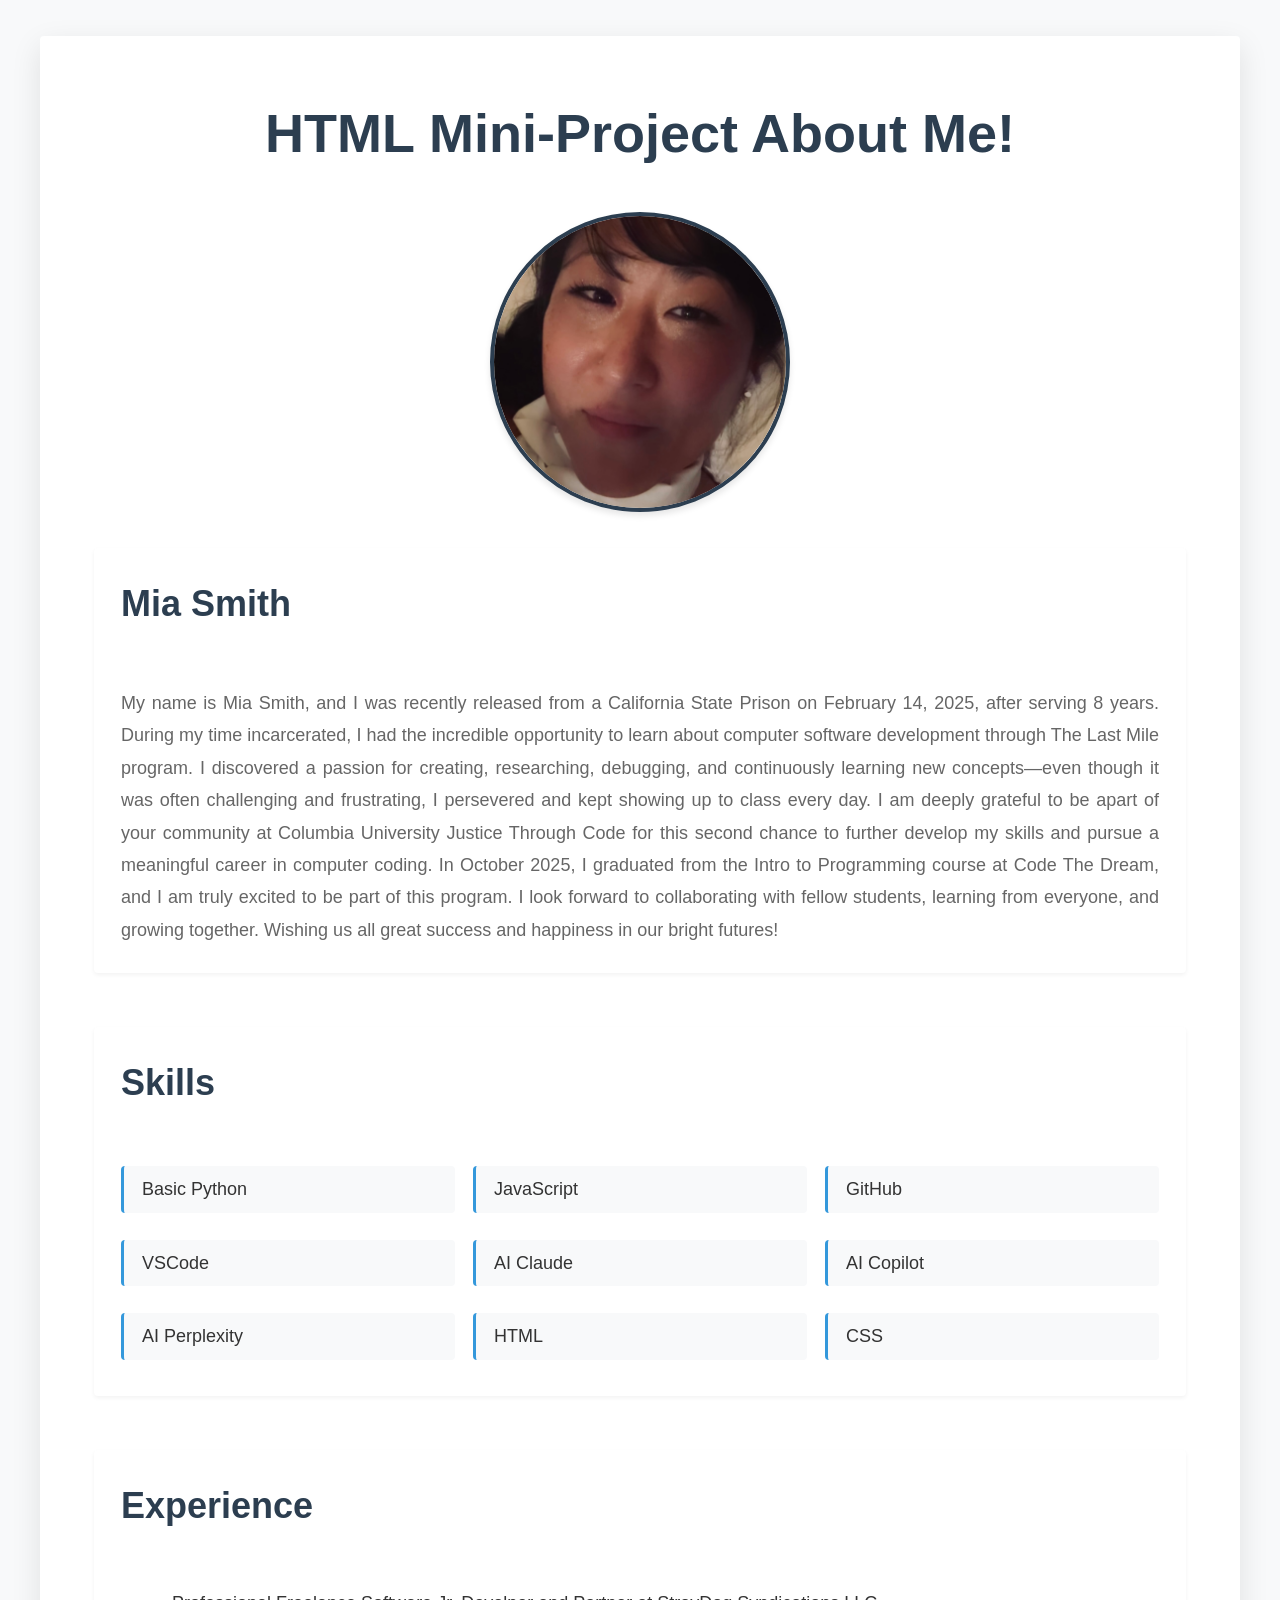
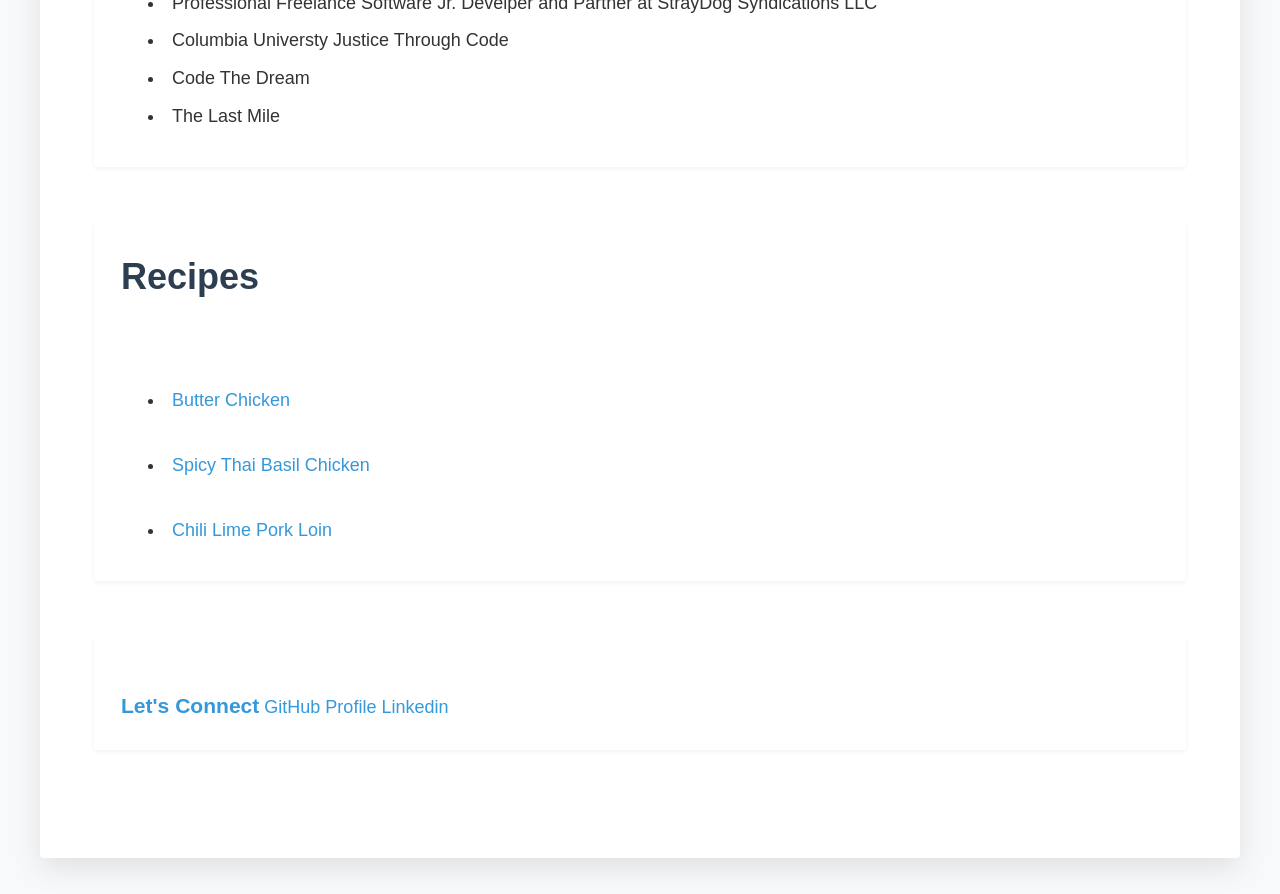
==== index.html @ 66a05078 "Add new recipes for Butter Chicken, Chili Lime Pork Loin, and Spicy Thai Basil Chicken - Created But" ====
<!DOCTYPE html>
<html lang="en">

<head>
    <meta charset="UTF-8">
    <meta name="viewport" content="width=device-width, initial-scale=1.0">
    <link rel="stylesheet" href="/css/styles.css">
    <title>HTML Mini-Project About Me Page</title>
</head>

<body>

    <main>
        <h1>HTML Mini-Project About Me!</h1>
        <img src="/assets/Mausi.jpeg" class="mausiMainPagePic"
            alt="Picture of the student who has created this page for this assignment.">

        <section id="about">
            <div class="about">
                <h2>Mia Smith</h2>
                <p>My name is Mia Smith, and I was recently released from a California State Prison on February 14,
                    2025, after serving 8 years. During my time incarcerated, I had the incredible opportunity to learn
                    about computer software development through The Last Mile program. I discovered a passion for
                    creating, researching, debugging, and continuously learning new concepts—even though it was often
                    challenging and frustrating, I persevered and kept showing up to class every day.
                    I am deeply grateful to be apart of your community at Columbia University Justice Through Code for
                    this second chance to further develop my skills and pursue a meaningful
                    career in computer coding. In October 2025, I graduated from the Intro to Programming course at Code
                    The Dream, and I am truly excited to be part of this program. I look forward to collaborating with
                    fellow students, learning from everyone, and growing together.
                    Wishing us all great success and happiness in our bright futures!</p>
            </div>
        </section>

        <section id="skills">
            <div class="skills">
                <h2>Skills</h2>
                <ul>
                    <li>Basic Python</li>
                    <li>JavaScript</li>
                    <li>GitHub</li>
                    <li>VSCode</li>
                    <li>AI Claude</li>
                    <li>AI Copilot</li>
                    <li>AI Perplexity</li>
                    <li>HTML</li>
                    <li>CSS</li>
                </ul>
            </div>
        </section>

        <section id="experience">
            <div class="experience">
                <h2>Experience</h2>
                <ul>
                    <li>Professional Freelance Software Jr. Develper and Partner at StrayDog Syndications LLC</li>
                    <li>Columbia Universty Justice Through Code</li>
                    <li>Code The Dream</li>
                    <li>The Last Mile</li>
                </ul>
            </div>
        </section>

        <section id="recipes">
            <div class="recipes">
                <h2>Recipes</h2>
                <div class="recipesCollapse">
                    <ul>
                        <li><a href="/recipes/butterChickenRecipe.html">Butter Chicken</a></li>
                        <li><a href="/recipes/spicyThaiBasilChickenRecipe.html">Spicy Thai Basil Chicken</a></li>
                        <li><a href="/recipes/chiliLimePorkLoinRecipe.html">Chili Lime Pork Loin</a></li>
                    </ul>
                </div>
            </div>
        </section>

        <section id="letsConnect">
            <div class="letsConnect">
                <footer>
                    <a href="mailto:miapetross@gmail.com">
                        <h3>Let's Connect</h3>
                    </a>
                    <a href="https://github.com/miasmith81" class="connectLink"><span>GitHub Profile</span></a>
                    <a href="https://www.linkedin.com/in/mia-petross" class="connectLink"><span>Linkedin</span></a>
                </footer>
            </div>
        </section>

    </main>
</body>

</html>
---- css/styles.css ----
/* =============================================
   RESPONSIVE CSS - BEST PRACTICES
   Mobile-First Approach
   ============================================= */

/* 1. CSS RESET & BASE STYLES
   ============================================= */
* {
    margin: 0;
    padding: 0;
    box-sizing: border-box;
}

/* 2. CSS CUSTOM PROPERTIES (Variables)
   Define your color scheme and spacing system
   ============================================= */
:root {
    /* Color Palette */
    --primary-color: #2c3e50;
    --secondary-color: #3498db;
    --accent-color: #e74c3c;
    --text-dark: #333333;
    --text-light: #666666;
    --background-light: #f8f9fa;
    --background-white: #ffffff;
    --border-color: #dee2e6;
    
    /* Typography Scale */
    --font-size-base: 16px;
    --font-size-small: 0.875rem;
    --font-size-h1: 2rem;
    --font-size-h2: 1.5rem;
    
    /* Spacing Scale */
    --spacing-xs: 0.25rem;
    --spacing-sm: 0.5rem;
    --spacing-md: 1rem;
    --spacing-lg: 1.5rem;
    --spacing-xl: 2rem;
    --spacing-xxl: 3rem;
    
    /* Layout */
    --max-width: 1200px;
    --border-radius: 4px;
    --transition-speed: 0.3s;
}

/* 3. TYPOGRAPHY & BODY STYLES
   ============================================= */
html {
    font-size: var(--font-size-base);
    scroll-behavior: smooth;
}

body {
    font-family: -apple-system, BlinkMacSystemFont, 'Segoe UI', Roboto, 'Helvetica Neue', Arial, sans-serif;
    line-height: 1.6;
    color: var(--text-dark);
    background-color: var(--background-light);
    min-height: 100vh;
}

/* 4. HEADING STYLES
   ============================================= */
h1 {
    font-size: var(--font-size-h1);
    font-weight: 700;
    margin-bottom: var(--spacing-lg);
    color: var(--primary-color);
    text-align: center;
}

h2 {
    font-size: var(--font-size-h2);
    font-weight: 600;
    margin-bottom: var(--spacing-md);
    color: var(--primary-color);
}

/* 5. MAIN LAYOUT CONTAINER
   ============================================= */
main {
    max-width: var(--max-width);
    margin: 0 auto;
    padding: var(--spacing-lg);
    background-color: var(--background-white);
    min-height: 100vh;
}

/* 6. IMAGE STYLES
   ============================================= */
img {
    max-width: 100%;
    height: auto;
    display: block;
    border-radius: var(--border-radius);
}

.mausiMainPagePic {
    width: 200px;
    height: 200px;
    object-fit: cover;
    border-radius: 50%;
    margin: var(--spacing-xl) auto;
    border: 4px solid var(--primary-color);
    box-shadow: 0 4px 6px rgba(0, 0, 0, 0.1);
    transition: transform var(--transition-speed);
}

.mausiMainPagePic:hover {
    transform: scale(1.05);
}

/* 7. SECTION STYLES
   ============================================= */
section {
    margin-bottom: var(--spacing-xxl);
    padding: var(--spacing-lg);
    background-color: var(--background-white);
    border-radius: var(--border-radius);
    box-shadow: 0 2px 4px rgba(0, 0, 0, 0.05);
}

.about p {
    text-align: justify;
    line-height: 1.8;
    color: var(--text-light);
}

/* 8. LIST STYLES
   ============================================= */
ul {
    list-style-position: inside;
    margin-left: var(--spacing-md);
}

ul li {
    margin-bottom: var(--spacing-sm);
    padding-left: var(--spacing-sm);
}

.skills ul {
    display: grid;
    grid-template-columns: repeat(auto-fit, minmax(150px, 1fr));
    gap: var(--spacing-md);
    list-style: none;
    margin-left: 0;
}

.skills ul li {
    background-color: var(--background-light);
    padding: var(--spacing-sm) var(--spacing-md);
    border-radius: var(--border-radius);
    border-left: 3px solid var(--secondary-color);
    transition: background-color var(--transition-speed);
}

.skills ul li:hover {
    background-color: var(--secondary-color);
    color: white;
}

/* 9. LINK STYLES
   ============================================= */
a {
    color: var(--secondary-color);
    text-decoration: none;
    font-weight: 500;
    transition: color var(--transition-speed);
    display: inline-block;
    margin-top: var(--spacing-lg);
}

a:hover {
    color: var(--accent-color);
    text-decoration: underline;
}

a:focus {
    outline: 2px solid var(--secondary-color);
    outline-offset: 2px;
}

/* 10. GALLERY PAGE STYLES
   For JagiyaMausiImages.html
   ============================================= */
section img {
    margin-bottom: var(--spacing-lg);
    width: 100%;
    max-width: 600px;
    margin-left: auto;
    margin-right: auto;
}

/* 11. RESPONSIVE GRID FOR CONTENT
   ============================================= */
div {
    display: grid;
    gap: var(--spacing-xl);
}

/* 12. MEDIA QUERIES - TABLET (768px+)
   ============================================= */
@media screen and (min-width: 768px) {
    :root {
        --font-size-h1: 2.5rem;
        --font-size-h2: 1.875rem;
    }
    
    main {
        padding: var(--spacing-xl);
    }
    
    .mausiMainPagePic {
        width: 250px;
        height: 250px;
    }
    
    .skills ul {
        grid-template-columns: repeat(auto-fit, minmax(200px, 1fr));
    }
    
    /* Two-column layout for sections */
    div {
        grid-template-columns: 1fr;
    }
}

/* 13. MEDIA QUERIES - DESKTOP (1024px+)
   ============================================= */
@media screen and (min-width: 1024px) {
    :root {
        --font-size-h1: 3rem;
        --font-size-h2: 2rem;
        --font-size-base: 18px;
    }
    
    main {
        padding: var(--spacing-xxl);
        margin-top: var(--spacing-xl);
        margin-bottom: var(--spacing-xl);
        border-radius: var(--border-radius);
        box-shadow: 0 10px 30px rgba(0, 0, 0, 0.1);
    }
    
    .mausiMainPagePic {
        width: 300px;
        height: 300px;
    }
    
    .skills ul {
        grid-template-columns: repeat(3, 1fr);
    }
    
    /* Gallery images in a grid */
    section:has(img + img) {
        display: grid;
        grid-template-columns: repeat(2, 1fr);
        gap: var(--spacing-lg);
    }
    
    section:has(img + img) h1 {
        grid-column: 1 / -1;
    }
}

/* 14. UTILITY CLASSES
   ============================================= */
.text-center {
    text-align: center;
}

.mt-lg {
    margin-top: var(--spacing-lg);
}

.mb-lg {
    margin-bottom: var(--spacing-lg);
}

/* 15. ACCESSIBILITY IMPROVEMENTS
   ============================================= */
/* Focus visible for keyboard navigation */
*:focus-visible {
    outline: 2px solid var(--secondary-color);
    outline-offset: 2px;
}

/* Skip to main content link (add to HTML if needed) */
.skip-to-main {
    position: absolute;
    left: -9999px;
    z-index: 999;
}

.skip-to-main:focus {
    position: fixed;
    top: 0;
    left: 0;
    background: var(--primary-color);
    color: white;
    padding: var(--spacing-sm) var(--spacing-md);
    text-decoration: none;
}

/* 16. PRINT STYLES
   ============================================= */
@media print {
    body {
        background: white;
        color: black;
    }
    
    main {
        box-shadow: none;
        max-width: 100%;
    }
    
    img {
        max-width: 100%;
        page-break-inside: avoid;
    }
    
    a {
        color: black;
        text-decoration: underline;
    }
}

/* 17. ANIMATION CLASSES (Optional)
   ============================================= */
@keyframes fadeIn {
    from {
        opacity: 0;
        transform: translateY(20px);
    }
    to {
        opacity: 1;
        transform: translateY(0);
    }
}

.fade-in {
    animation: fadeIn 0.5s ease-out;
}

/* 18. DARK MODE SUPPORT (Optional)
   ============================================= */
@media (prefers-color-scheme: dark) {
    :root {
        --text-dark: #e0e0e0;
        --text-light: #b0b0b0;
        --background-light: #1a1a1a;
        --background-white: #2a2a2a;
        --primary-color: #4a9eff;
        --border-color: #404040;
    }
    
    body {
        background-color: var(--background-light);
    }
    
    .skills ul li {
        background-color: #333333;
    }
}
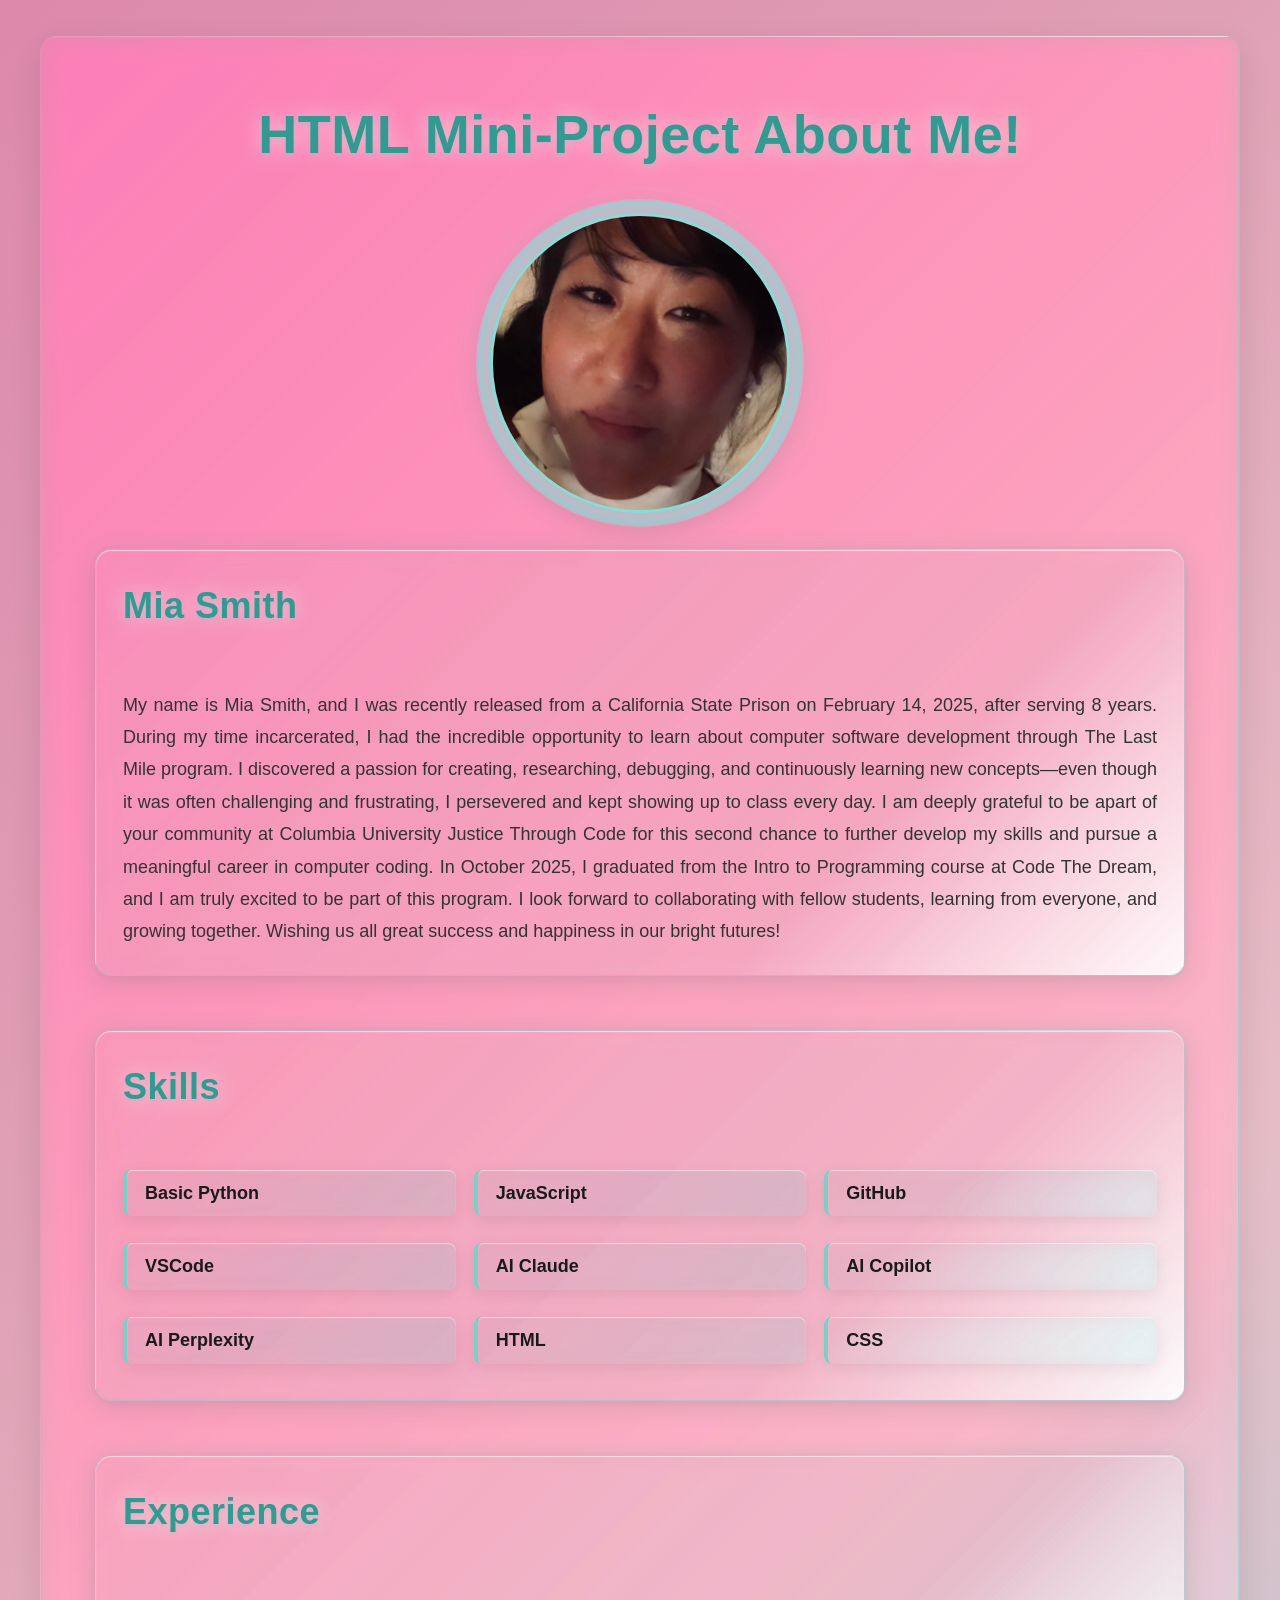
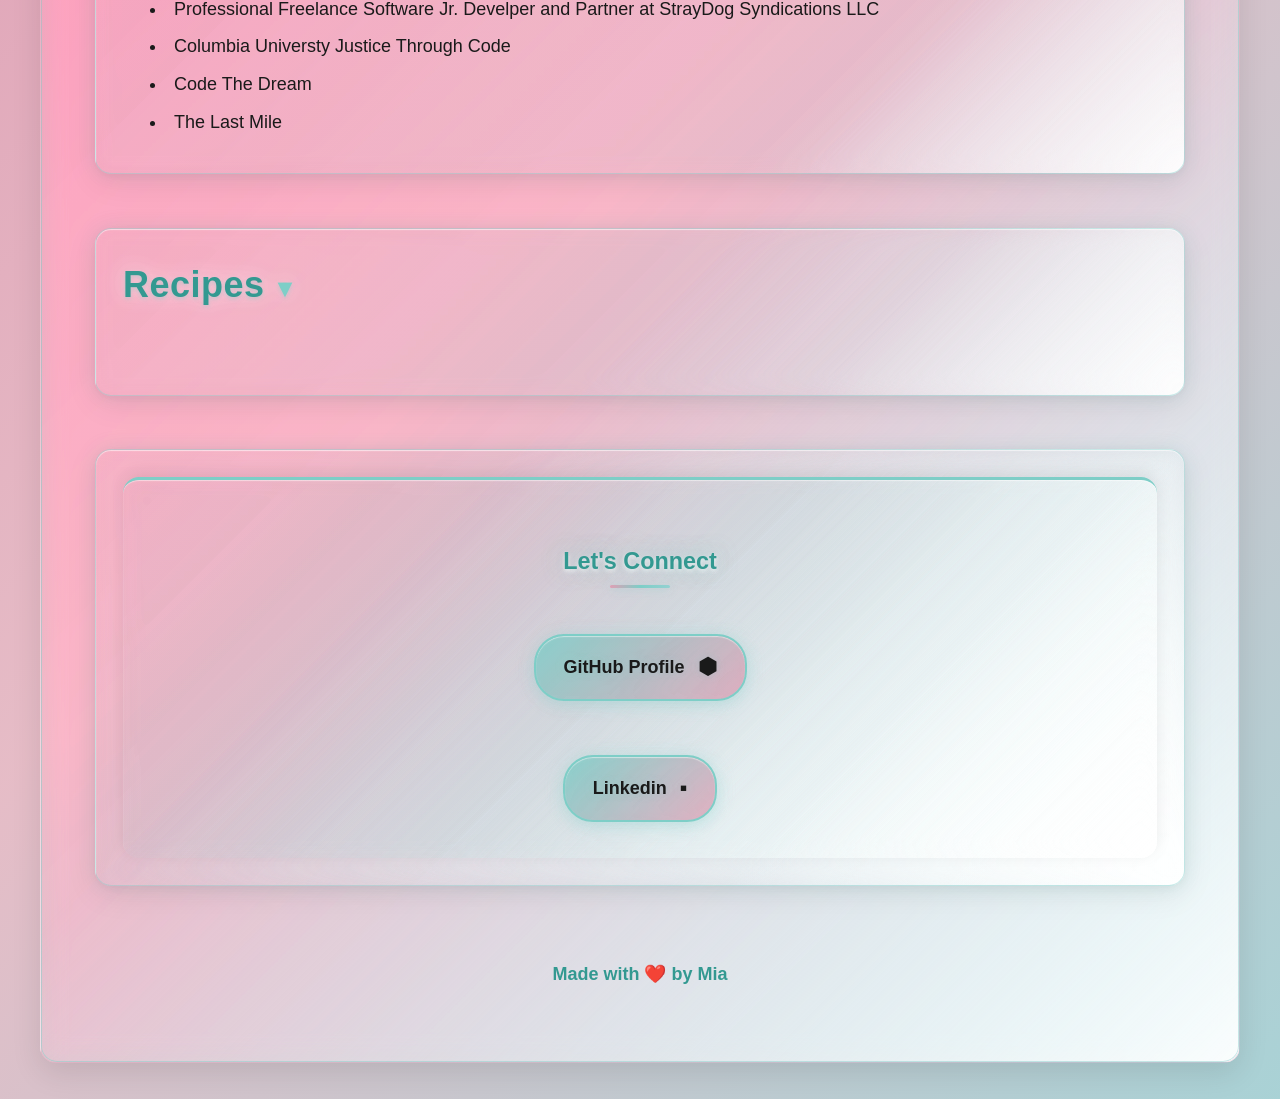
==== commit 653bebc7: "Add love footer element with styling for a personal touch" ====
--- a/index.html
+++ b/index.html
@@ -85,7 +85,7 @@
                 </footer>
             </div>
         </section>
-
+        <p class="love">Made with ❤️ by Mia</p>
     </main>
 </body>
 
--- a/css/styles.css
+++ b/css/styles.css
@@ -15,15 +15,29 @@
    Define your color scheme and spacing system
    ============================================= */
 :root {
-    /* Color Palette */
-    --primary-color: #2c3e50;
-    --secondary-color: #3498db;
-    --accent-color: #e74c3c;
-    --text-dark: #333333;
-    --text-light: #666666;
-    --background-light: #f8f9fa;
-    --background-white: #ffffff;
-    --border-color: #dee2e6;
+    /* Soft Pink, Teal & White Color Palette (HSL Format) */
+    --primary-pink: hsl(340, 50%, 75%); /* Soft pink */
+    --secondary-pink: hsl(345, 45%, 82%); /* Lighter soft pink */
+    --tertiary-pink: hsl(350, 40%, 88%); /* Very light pink */
+    --accent-pink-light: hsl(340, 35%, 90%); /* Ultra light pink */
+    --accent-pink-dark: hsl(335, 55%, 70%); /* Deeper soft pink */
+    
+    --primary-teal: hsl(175, 45%, 65%); /* Soft teal */
+    --secondary-teal: hsl(180, 40%, 70%); /* Light teal */
+    --accent-teal-light: hsl(185, 35%, 75%); /* Very light teal */
+    
+    --text-dark: hsl(0, 0%, 10%); /* Near black */
+    --text-light: hsl(0, 0%, 20%); /* Dark gray */
+    --text-teal: hsl(175, 50%, 40%); /* Teal for text highlights */
+    --background-white: hsl(0, 0%, 100%); /* Pure white */
+    --background-light: hsl(0, 0%, 98%); /* Off white */
+    --border-glow: hsla(340, 50%, 75%, 0.6); /* Soft pink border */
+    
+    /* Glassmorphism Variables - Soft Pink, Teal & White Theme */
+    --glass-bg: hsla(0, 0%, 100%, 0.25); /* White glass */
+    --glass-border: hsla(340, 50%, 75%, 0.3); /* Soft pink glass border */
+    --glass-shadow: hsla(0, 0%, 0%, 0.1);
+    --glass-highlight: hsla(0, 0%, 100%, 0.5);
     
     /* Typography Scale */
     --font-size-base: 16px;
@@ -41,8 +55,12 @@
     
     /* Layout */
     --max-width: 1200px;
-    --border-radius: 4px;
+    --border-radius: 16px;
     --transition-speed: 0.3s;
+    
+    /* Glassmorphism Effects */
+    --blur-amount: 12px;
+    --saturation: 180%;
 }
 
 /* 3. TYPOGRAPHY & BODY STYLES
@@ -56,35 +74,98 @@
     font-family: -apple-system, BlinkMacSystemFont, 'Segoe UI', Roboto, 'Helvetica Neue', Arial, sans-serif;
     line-height: 1.6;
     color: var(--text-dark);
-    background-color: var(--background-light);
+    position: relative;
+    background: linear-gradient(135deg, 
+        var(--accent-pink-dark) 0%, 
+        var(--primary-pink) 30%, 
+        var(--secondary-pink) 60%,
+        var(--accent-teal-light) 100%);
     min-height: 100vh;
 }
 
 /* 4. HEADING STYLES
    ============================================= */
+h1, h2 {
+    color: var(--text-teal);
+    text-shadow: 
+        0 2px 4px hsla(175, 45%, 65%, 0.4),
+        0 0 20px hsla(0, 0%, 100%, 0.5);
+    font-weight: 600;
+    letter-spacing: 0.5px;
+}
+
 h1 {
     font-size: var(--font-size-h1);
-    font-weight: 700;
     margin-bottom: var(--spacing-lg);
-    color: var(--primary-color);
     text-align: center;
 }
 
 h2 {
     font-size: var(--font-size-h2);
-    font-weight: 600;
     margin-bottom: var(--spacing-md);
-    color: var(--primary-color);
-}
-
-/* 5. MAIN LAYOUT CONTAINER
+}
+
+p {
+    color: var(--text-dark);
+    line-height: 1.8;
+    font-weight: 400;
+}
+
+/* 5. MAIN LAYOUT CONTAINER - GLASSMORPHISM
    ============================================= */
 main {
     max-width: var(--max-width);
-    margin: 0 auto;
+    margin: var(--spacing-xl) auto;
     padding: var(--spacing-lg);
-    background-color: var(--background-white);
+    
+    /* Glassmorphism Effect */
+    background: linear-gradient(
+        135deg,
+        hsla(340, 50%, 75%, 0.12) 0%,
+        hsla(345, 45%, 82%, 0.08) 35%,
+        hsla(185, 35%, 75%, 0.06) 65%,
+        hsla(0, 0%, 100%, 0.95) 100%
+    );
+    
+    /* Frosted Glass Effect */
+    -webkit-backdrop-filter: blur(var(--blur-amount)) saturate(var(--saturation));
+    backdrop-filter: blur(var(--blur-amount)) saturate(var(--saturation));
+    
+    /* Glass Border & Shadow */
+    border: 1px solid var(--glass-border);
+    border-radius: var(--border-radius);
+    box-shadow: 
+        0 8px 32px hsla(0, 0%, 0%, 0.1),
+        0 2px 8px hsla(0, 0%, 0%, 0.05),
+        inset 0 1px 1px var(--glass-highlight),
+        0 0 30px hsla(175, 45%, 65%, 0.2);
+    
+    position: relative;
+    z-index: 1;
     min-height: 100vh;
+    
+    /* Subtle animation */
+    transition: all var(--transition-speed) ease;
+}
+
+main::before {
+    content: '';
+    position: absolute;
+    inset: 0;
+    border-radius: var(--border-radius);
+    padding: 1px;
+    background: linear-gradient(
+        135deg,
+        var(--primary-pink),
+        var(--primary-teal),
+        var(--secondary-teal)
+    );
+    -webkit-mask: linear-gradient(#fff 0 0) content-box, linear-gradient(#fff 0 0);
+    -webkit-mask-composite: xor;
+    mask: linear-gradient(#fff 0 0) content-box, linear-gradient(#fff 0 0);
+    mask-composite: exclude;
+    opacity: 0.5;
+    pointer-events: none;
 }
 
 /* 6. IMAGE STYLES
@@ -102,23 +183,122 @@
     object-fit: cover;
     border-radius: 50%;
     margin: var(--spacing-xl) auto;
-    border: 4px solid var(--primary-color);
-    box-shadow: 0 4px 6px rgba(0, 0, 0, 0.1);
-    transition: transform var(--transition-speed);
+    border: 3px solid var(--primary-teal);
+    
+    /* Glassmorphism Frame - Soft Pink & Teal Colors */
+    box-shadow: 
+        0 0 0 8px hsla(340, 50%, 75%, 0.3),
+        0 0 0 12px hsla(175, 45%, 65%, 0.5),
+        0 0 0 14px hsla(180, 40%, 70%, 0.4),
+        0 8px 32px hsla(0, 0%, 0%, 0.2),
+        0 0 40px hsla(175, 45%, 65%, 0.3);
+    
+    transition: all var(--transition-speed) ease;
+    position: relative;
+    filter: brightness(1.05) contrast(1.05);
+}
+
+.mausiMainPagePic::after {
+    content: '';
+    position: absolute;
+    top: -20px;
+    left: -20px;
+    right: -20px;
+    bottom: -20px;
+    border: 2px dotted var(--primary-teal);
+    border-radius: 50%;
+    opacity: 0;
+    transition: all 0.3s ease;
 }
 
 .mausiMainPagePic:hover {
-    transform: scale(1.05);
-}
-
-/* 7. SECTION STYLES
+    transform: scale(1.05) translateZ(10px);
+    box-shadow: 
+        0 0 0 8px hsla(340, 50%, 75%, 0.5),
+        0 0 0 12px hsla(175, 45%, 65%, 0.7),
+        0 0 0 14px hsla(180, 40%, 70%, 0.6),
+        0 12px 48px hsla(0, 0%, 0%, 0.3),
+        0 0 60px hsla(175, 45%, 65%, 0.5);
+}
+
+.mausiMainPagePic:hover::after {
+    opacity: 0.5;
+    transform: rotate(45deg);
+}
+
+/* 7. SECTION STYLES - GLASSMORPHISM
    ============================================= */
 section {
     margin-bottom: var(--spacing-xxl);
     padding: var(--spacing-lg);
-    background-color: var(--background-white);
+    
+    /* Glassmorphism Background */
+    background: linear-gradient(
+        135deg,
+        hsla(340, 50%, 75%, 0.08) 0%,
+        hsla(175, 45%, 65%, 0.06) 40%,
+        hsla(180, 40%, 70%, 0.05) 70%,
+        hsla(0, 0%, 100%, 0.92) 100%
+    );
+    
+    /* Frosted Glass Effect */
+    -webkit-backdrop-filter: blur(10px) saturate(150%);
+    backdrop-filter: blur(10px) saturate(150%);
+    
+    /* Glass Border & Shadows */
+    border: 1px solid hsla(175, 45%, 65%, 0.4);
     border-radius: var(--border-radius);
-    box-shadow: 0 2px 4px rgba(0, 0, 0, 0.05);
+    box-shadow: 
+        0 8px 32px hsla(0, 0%, 0%, 0.08),
+        0 2px 8px hsla(0, 0%, 0%, 0.04),
+        inset 0 1px 1px hsla(0, 0%, 100%, 0.6),
+        0 0 20px hsla(175, 45%, 65%, 0.15);
+    
+    transition: all var(--transition-speed) cubic-bezier(0.4, 0, 0.2, 1);
+    position: relative;
+    overflow: hidden;
+    
+    /* 3D Transform */
+    transform: translateZ(0);
+    will-change: transform, box-shadow;
+}
+
+section:hover {
+    transform: translateY(-2px);
+    box-shadow: 
+        0 12px 40px hsla(0, 0%, 0%, 0.12),
+        0 4px 12px hsla(0, 0%, 0%, 0.06),
+        inset 0 1px 2px hsla(0, 0%, 100%, 0.8),
+        0 0 30px hsla(175, 45%, 65%, 0.25),
+        0 0 40px hsla(180, 40%, 70%, 0.2);
+}
+
+section::before {
+    content: '';
+    position: absolute;
+    top: -50%;
+    left: -50%;
+    width: 200%;
+    height: 200%;
+    background: linear-gradient(
+        45deg,
+        transparent,
+        hsla(175, 45%, 65%, 0.08),
+        transparent
+    );
+    transform: rotate(45deg);
+    transition: all 0.5s;
+    opacity: 0;
+}
+
+section:hover::before {
+    opacity: 1;
+    animation: shimmer 0.8s ease;
+}
+
+@keyframes shimmer {
+    0% { transform: translateX(-100%) translateY(-100%) rotate(45deg); }
+    100% { transform: translateX(100%) translateY(100%) rotate(45deg); }
 }
 
 .about p {
@@ -148,37 +328,133 @@
 }
 
 .skills ul li {
-    background-color: var(--background-light);
+    /* Glassmorphism Card - Pink & Teal Gradient */
+    background: linear-gradient(
+        135deg,
+        hsla(340, 50%, 75%, 0.2) 0%,
+        hsla(175, 45%, 65%, 0.18) 100%
+    );
     padding: var(--spacing-sm) var(--spacing-md);
-    border-radius: var(--border-radius);
-    border-left: 3px solid var(--secondary-color);
-    transition: background-color var(--transition-speed);
+    border-radius: calc(var(--border-radius) / 2);
+    border-left: 4px solid var(--primary-teal);
+    
+    /* Glass Effect */
+    -webkit-backdrop-filter: blur(8px);
+    backdrop-filter: blur(8px);
+    box-shadow: 
+        0 4px 16px hsla(0, 0%, 0%, 0.08),
+        inset 0 1px 1px hsla(0, 0%, 100%, 0.5);
+    
+    transition: all var(--transition-speed) ease;
+    position: relative;
+    overflow: hidden;
+    color: var(--text-dark);
+    font-weight: 600;
+}
+
+.skills ul li::before {
+    content: '';
+    position: absolute;
+    top: 0;
+    left: -100%;
+    width: 100%;
+    height: 100%;
+    background: linear-gradient(
+        90deg,
+        transparent,
+        hsla(180, 40%, 70%, 0.3),
+        transparent
+    );
+    transition: left 0.5s ease;
+}
+
+.skills ul li:hover::before {
+    left: 100%;
 }
 
 .skills ul li:hover {
-    background-color: var(--secondary-color);
-    color: white;
+    background: var(--secondary-teal);
+    color: var(--text-dark);
+    border-left-color: var(--primary-pink);
+    transform: translateX(8px);
+    box-shadow: 
+        -8px 8px 24px hsla(175, 45%, 65%, 0.3),
+        0 0 20px hsla(180, 40%, 70%, 0.4),
+        inset 0 1px 2px hsla(0, 0%, 100%, 0.6);
+}
+
+/* 8. COLLAPSIBLE RECIPES SECTION
+   ============================================= */
+.recipes {
+    position: relative;
+    transition: all 0.4s cubic-bezier(0.4, 0, 0.2, 1);
+}
+
+.recipesCollapse {
+    max-height: 0;
+    overflow: hidden;
+    opacity: 0;
+    transform: translateY(-10px);
+    transition: all 0.4s cubic-bezier(0.4, 0, 0.2, 1);
+}
+
+.recipes:hover .recipesCollapse {
+    max-height: 300px;
+    opacity: 1;
+    transform: translateY(0);
+}
+
+.recipes h2::after {
+    content: ' ▼';
+    font-size: 0.7em;
+    color: var(--primary-teal);
+    transition: transform 0.3s ease;
+    display: inline-block;
+    margin-left: 8px;
+}
+
+.recipes:hover h2::after {
+    transform: rotate(180deg);
+}
+
+/* Add subtle glow on hover */
+.recipes:hover {
+    background: linear-gradient(
+        135deg,
+        hsla(340, 50%, 75%, 0.1) 0%,
+        hsla(175, 45%, 65%, 0.08) 40%,
+        hsla(180, 40%, 70%, 0.06) 70%,
+        hsla(0, 0%, 100%, 0.94) 100%
+    );
+    box-shadow: 
+        0 8px 32px hsla(175, 45%, 65%, 0.2),
+        0 0 25px hsla(180, 40%, 70%, 0.3),
+        inset 0 1px 2px hsla(0, 0%, 100%, 0.7);
 }
 
 /* 9. LINK STYLES
    ============================================= */
 a {
-    color: var(--secondary-color);
+    color: var(--primary-teal);
     text-decoration: none;
-    font-weight: 500;
-    transition: color var(--transition-speed);
+    font-weight: 600;
+    transition: all var(--transition-speed) ease;
     display: inline-block;
     margin-top: var(--spacing-lg);
+    text-shadow: 0 0 10px hsla(175, 45%, 65%, 0.3);
 }
 
 a:hover {
-    color: var(--accent-color);
+    color: var(--primary-pink);
     text-decoration: underline;
+    text-shadow: 0 0 15px hsla(340, 50%, 75%, 0.6);
+    transform: translateY(-2px);
 }
 
 a:focus {
-    outline: 2px solid var(--secondary-color);
-    outline-offset: 2px;
+    outline: 2px solid var(--primary-teal);
+    outline-offset: 3px;
+    border-radius: 4px;
 }
 
 /* 10. GALLERY PAGE STYLES
@@ -192,14 +468,233 @@
     margin-right: auto;
 }
 
-/* 11. RESPONSIVE GRID FOR CONTENT
+/* 11. FOOTER/LET'S CONNECT SECTION - GLASSMORPHISM
+   ============================================= */
+.letsConnect {
+    background: linear-gradient(
+        135deg,
+        hsla(340, 50%, 75%, 0.1) 0%,
+        hsla(175, 45%, 65%, 0.08) 50%,
+        hsla(0, 0%, 100%, 0.94) 100%
+    );
+    padding: var(--spacing-xl) var(--spacing-lg);
+    border-radius: var(--border-radius);
+    border-top: 3px solid var(--primary-teal);
+    
+    /* Glass Effect */
+    -webkit-backdrop-filter: blur(10px);
+    backdrop-filter: blur(10px);
+    box-shadow: 
+        0 -4px 16px hsla(0, 0%, 0%, 0.08),
+        inset 0 1px 1px hsla(0, 0%, 100%, 0.5);
+}
+
+footer {
+    display: flex;
+    flex-direction: column;
+    align-items: center;
+    gap: var(--spacing-lg);
+}
+
+footer h3 {
+    color: var(--text-teal);
+    font-size: 1.3rem;
+    margin: 0;
+    position: relative;
+    text-shadow: 
+        0 0 20px hsla(175, 45%, 65%, 0.5),
+        0 2px 4px hsla(0, 0%, 100%, 0.8);
+    font-weight: 700;
+}
+
+footer h3::after {
+    content: '';
+    position: absolute;
+    bottom: -8px;
+    left: 50%;
+    transform: translateX(-50%);
+    width: 60px;
+    height: 3px;
+    background: linear-gradient(
+        90deg,
+        var(--primary-pink),
+        var(--primary-teal),
+        var(--secondary-teal)
+    );
+    border-radius: 2px;
+    box-shadow: 0 2px 8px hsla(175, 45%, 65%, 0.4);
+}
+
+/* Social Links Container */
+footer .social-links {
+    display: flex;
+    gap: var(--spacing-xl);
+    margin-top: var(--spacing-md);
+}
+
+.connectLink {
+    display: flex;
+    align-items: center;
+    gap: 8px;
+    padding: 14px 28px;
+    
+    /* Glassmorphism Button - Teal & Pink */
+    background: linear-gradient(
+        135deg,
+        hsla(175, 45%, 65%, 0.85),
+        hsla(340, 50%, 75%, 0.8)
+    );
+    border: 2px solid var(--primary-teal);
+    border-radius: 30px;
+    color: var(--text-dark);
+    font-weight: 700;
+    
+    /* Glass Effect */
+    -webkit-backdrop-filter: blur(8px);
+    backdrop-filter: blur(8px);
+    box-shadow: 
+        0 4px 16px hsla(175, 45%, 65%, 0.3),
+        0 0 20px hsla(180, 40%, 70%, 0.2),
+        inset 0 1px 1px hsla(0, 0%, 100%, 0.5);
+    
+    transition: all var(--transition-speed) ease;
+    position: relative;
+    overflow: hidden;
+}
+
+.connectLink::before {
+    content: '';
+    position: absolute;
+    top: 50%;
+    left: 50%;
+    width: 0;
+    height: 0;
+    background: var(--accent-pink-light);
+    border-radius: 50%;
+    transform: translate(-50%, -50%);
+    transition: width 0.6s ease, height 0.6s ease;
+}
+
+.connectLink:hover {
+    color: var(--text-dark);
+    transform: translateY(-3px);
+    box-shadow: 
+        0 8px 24px hsla(175, 45%, 65%, 0.4),
+        0 0 30px hsla(340, 50%, 75%, 0.4),
+        inset 0 1px 2px hsla(0, 0%, 100%, 0.8);
+    border-color: hsla(340, 50%, 75%, 0.8);
+}
+
+.connectLink:hover::before {
+    width: 300px;
+    height: 300px;
+}
+
+.connectLink span {
+    position: relative;
+    z-index: 1;
+}
+
+/* Add GitHub and LinkedIn icons using CSS */
+.connectLink[href*="github"]::after {
+    content: '⬢';
+    font-size: 1.2em;
+    margin-left: 5px;
+}
+
+.connectLink[href*="linkedin"]::after {
+    content: '▪';
+    font-size: 1.2em;
+    margin-left: 5px;
+}
+
+/* 12. RECIPE PAGE SPECIFIC STYLES
+   ============================================= */
+#recipe {
+    background: linear-gradient(
+        135deg,
+        hsla(175, 45%, 65%, 0.08) 0%,
+        hsla(0, 0%, 100%, 0.95) 100%
+    );
+    padding: var(--spacing-xl);
+    border-radius: var(--border-radius);
+    
+    /* Glass Effect */
+    -webkit-backdrop-filter: blur(10px);
+    backdrop-filter: blur(10px);
+}
+
+#recipe h4 {
+    color: var(--text-teal);
+    border-bottom: 3px solid var(--primary-teal);
+    padding-bottom: var(--spacing-sm);
+    margin-top: var(--spacing-lg);
+    text-shadow: 
+        0 0 15px hsla(175, 45%, 65%, 0.3),
+        0 2px 4px hsla(0, 0%, 100%, 0.5);
+    font-weight: 700;
+}
+
+#recipe ol li {
+    margin-bottom: var(--spacing-md);
+    padding-left: var(--spacing-md);
+    border-left: 4px solid var(--primary-teal);
+    transition: all var(--transition-speed) ease;
+    color: var(--text-dark);
+    
+    /* Subtle Glass Card */
+    background: hsla(0, 0%, 100%, 0.5);
+    padding: var(--spacing-sm) var(--spacing-md);
+    border-radius: calc(var(--border-radius) / 3);
+    margin-left: var(--spacing-md);
+}
+
+#recipe ol li:hover {
+    border-left-color: var(--secondary-pink);
+    background: linear-gradient(
+        90deg,
+        hsla(175, 45%, 65%, 0.2),
+        hsla(0, 0%, 100%, 0.8)
+    );
+    padding-left: var(--spacing-lg);
+    box-shadow: 
+        0 4px 12px hsla(175, 45%, 65%, 0.2),
+        inset 0 1px 1px hsla(0, 0%, 100%, 0.6);
+    transform: translateX(4px);
+}
+
+#recipe strong {
+    color: var(--primary-teal);
+    font-weight: 700;
+    text-shadow: 0 0 8px hsla(175, 45%, 65%, 0.2);
+}
+
+/* 13. RESPONSIVE GRID FOR CONTENT
    ============================================= */
 div {
     display: grid;
     gap: var(--spacing-xl);
 }
 
-/* 12. MEDIA QUERIES - TABLET (768px+)
+/* 14. MEDIA QUERIES - MOBILE (max 768px)
+   ============================================= */
+@media screen and (max-width: 768px) {
+    footer .social-links {
+        flex-direction: column;
+        width: 100%;
+    }
+    
+    .connectLink {
+        width: 100%;
+        justify-content: center;
+    }
+    
+    .recipesCollapse {
+        max-height: 400px; /* Higher for mobile */
+    }
+}
+
+/* 15. MEDIA QUERIES - TABLET (768px+)
    ============================================= */
 @media screen and (min-width: 768px) {
     :root {
@@ -226,7 +721,7 @@
     }
 }
 
-/* 13. MEDIA QUERIES - DESKTOP (1024px+)
+/* 16. MEDIA QUERIES - DESKTOP (1024px+)
    ============================================= */
 @media screen and (min-width: 1024px) {
     :root {
@@ -264,7 +759,7 @@
     }
 }
 
-/* 14. UTILITY CLASSES
+/* 17. UTILITY CLASSES
    ============================================= */
 .text-center {
     text-align: center;
@@ -278,7 +773,7 @@
     margin-bottom: var(--spacing-lg);
 }
 
-/* 15. ACCESSIBILITY IMPROVEMENTS
+/* 18. ACCESSIBILITY IMPROVEMENTS
    ============================================= */
 /* Focus visible for keyboard navigation */
 *:focus-visible {
@@ -303,7 +798,7 @@
     text-decoration: none;
 }
 
-/* 16. PRINT STYLES
+/* 19. PRINT STYLES
    ============================================= */
 @media print {
     body {
@@ -327,7 +822,7 @@
     }
 }
 
-/* 17. ANIMATION CLASSES (Optional)
+/* 20. ANIMATION CLASSES (Optional)
    ============================================= */
 @keyframes fadeIn {
     from {
@@ -344,7 +839,7 @@
     animation: fadeIn 0.5s ease-out;
 }
 
-/* 18. DARK MODE SUPPORT (Optional)
+/* 21. DARK MODE SUPPORT (Optional)
    ============================================= */
 @media (prefers-color-scheme: dark) {
     :root {
@@ -363,4 +858,15 @@
     .skills ul li {
         background-color: #333333;
     }
+}
+
+/* 22. LOVE FOOTER ELEMENT
+   ============================================= */
+.love {
+    text-align: center;
+    margin-top: var(--spacing-xl);
+    padding: var(--spacing-md);
+    color: var(--text-teal);
+    font-weight: 600;
+    font-size: 1rem;
 }
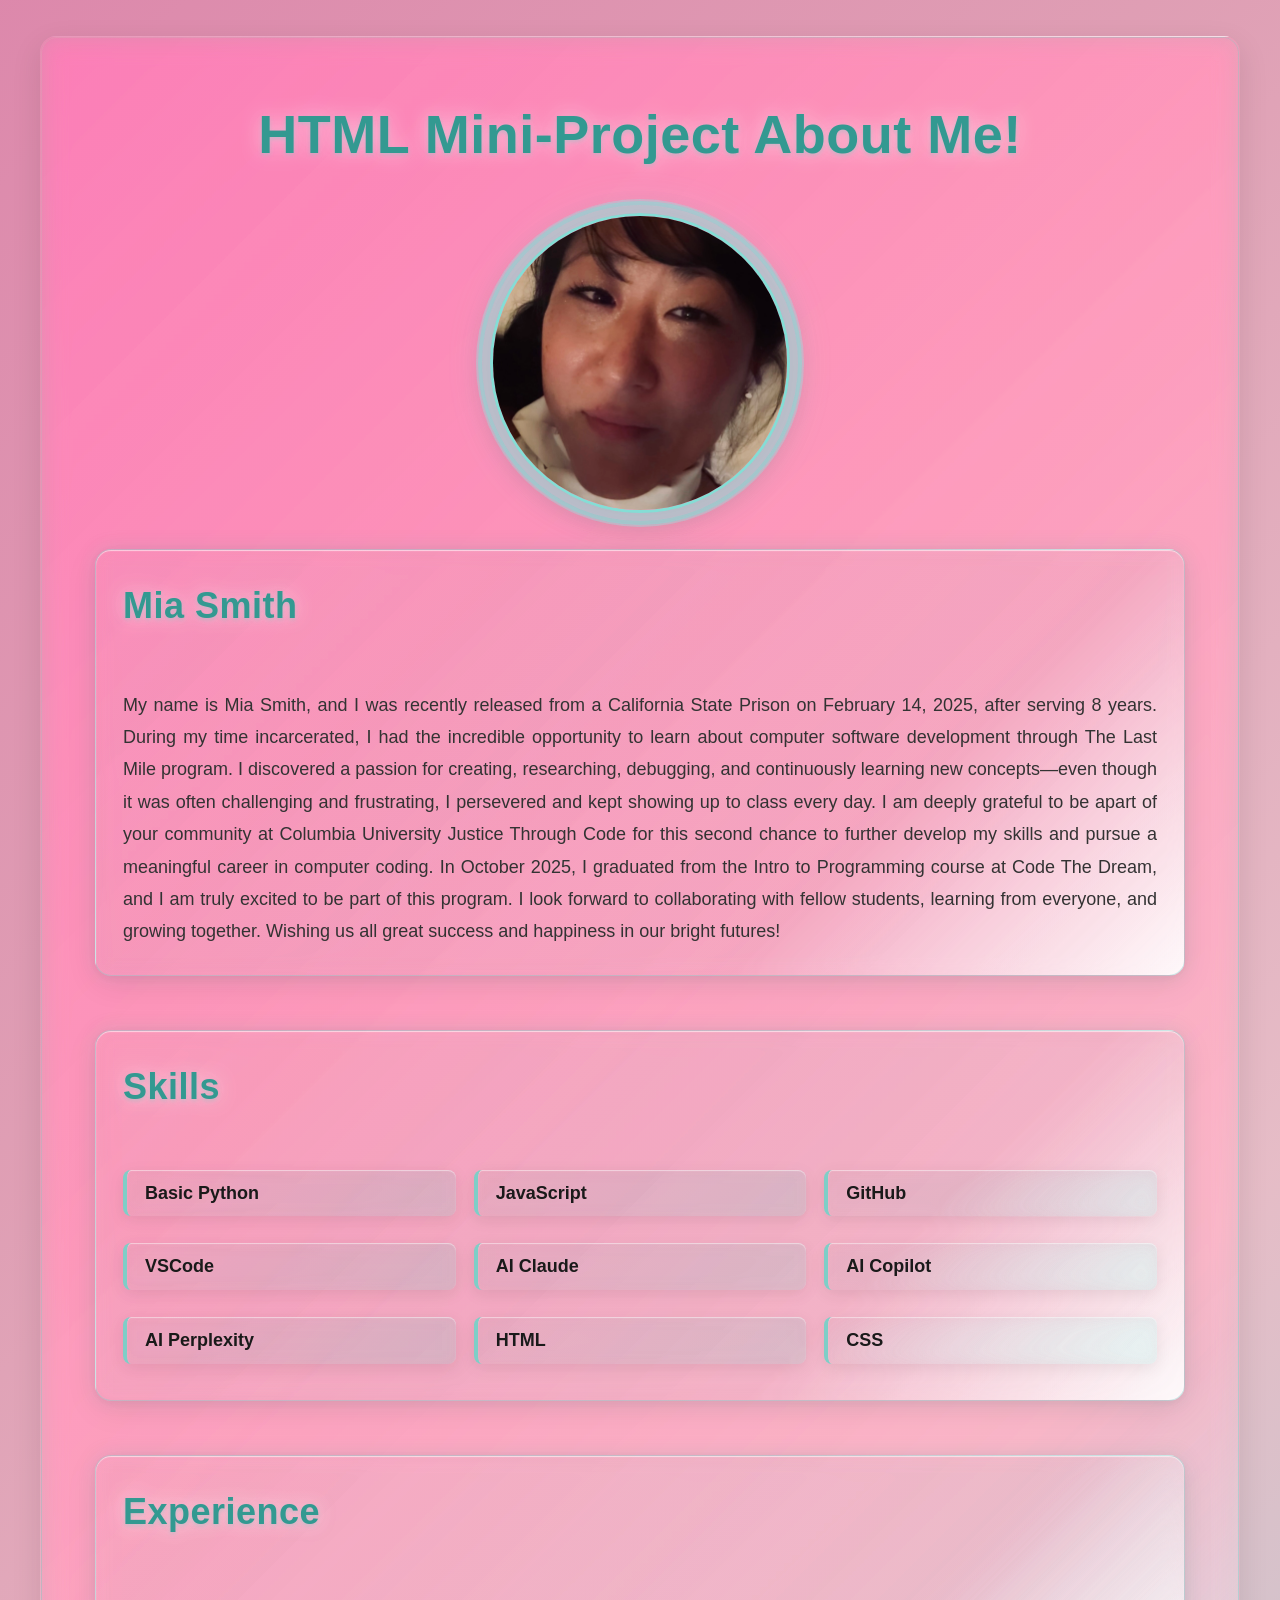
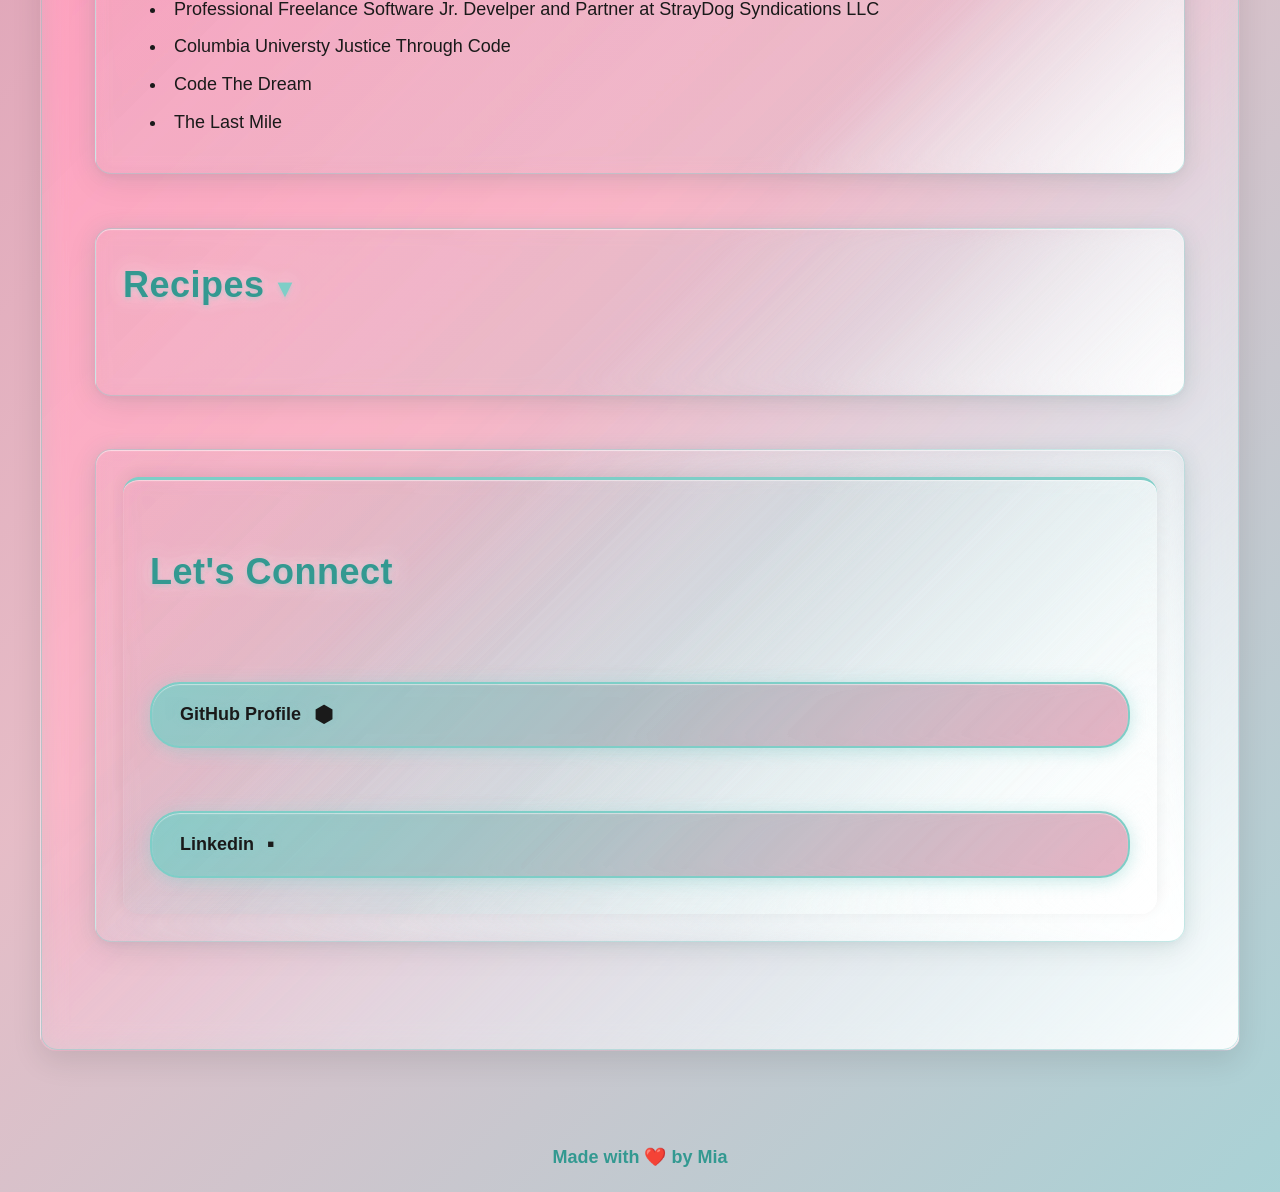
==== commit c30ad022: "Change footer heading from h3 to h2 for improved semantic structure" ====
--- a/index.html
+++ b/index.html
@@ -76,17 +76,18 @@
 
         <section id="letsConnect">
             <div class="letsConnect">
-                <footer>
-                    <a href="mailto:miapetross@gmail.com">
-                        <h3>Let's Connect</h3>
-                    </a>
-                    <a href="https://github.com/miasmith81" class="connectLink"><span>GitHub Profile</span></a>
-                    <a href="https://www.linkedin.com/in/mia-petross" class="connectLink"><span>Linkedin</span></a>
-                </footer>
+                <a href="mailto:miapetross@gmail.com">
+                    <h2>Let's Connect</h2>
+                </a>
+                <a href="https://github.com/miasmith81" class="connectLink"><span>GitHub Profile</span></a>
+                <a href="https://www.linkedin.com/in/mia-petross" class="connectLink"><span>Linkedin</span></a>
             </div>
         </section>
+    </main>
+
+    <footer>
         <p class="love">Made with ❤️ by Mia</p>
-    </main>
+    </footer>
 </body>
 
 </html>
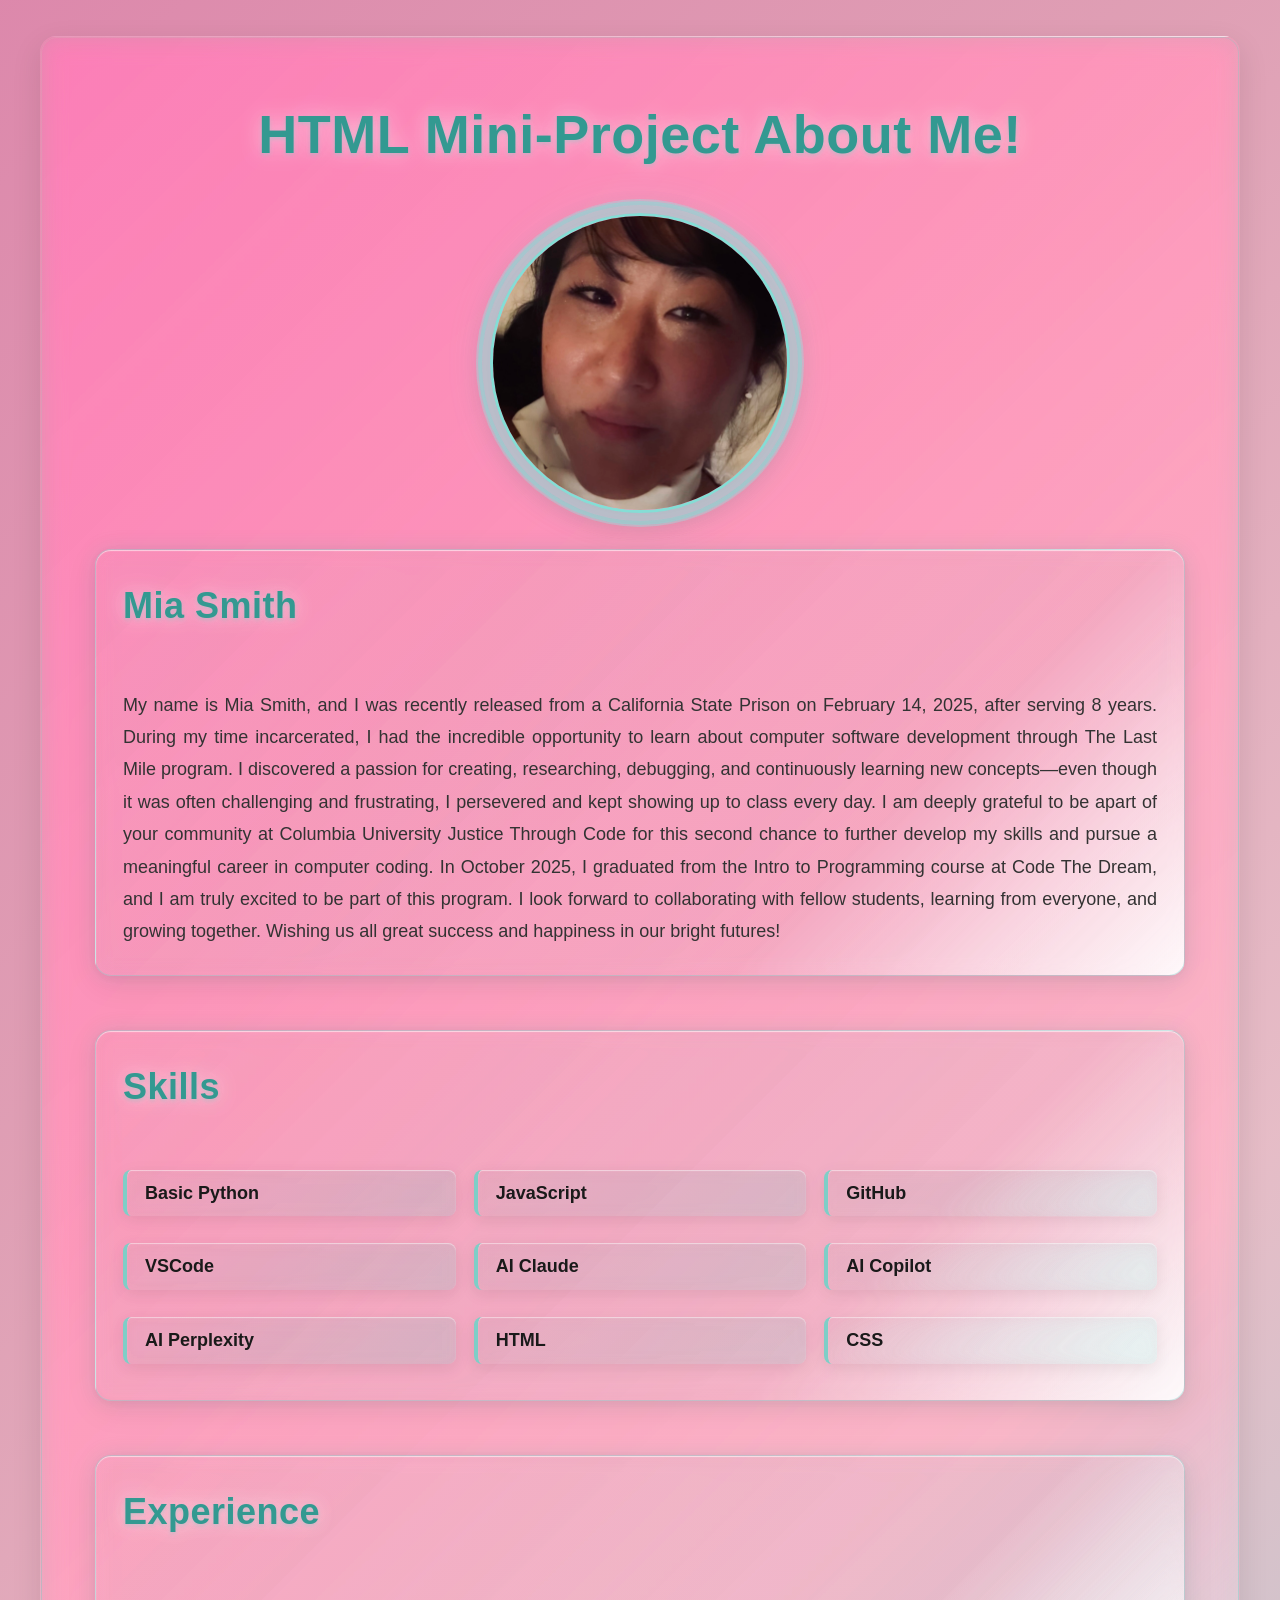
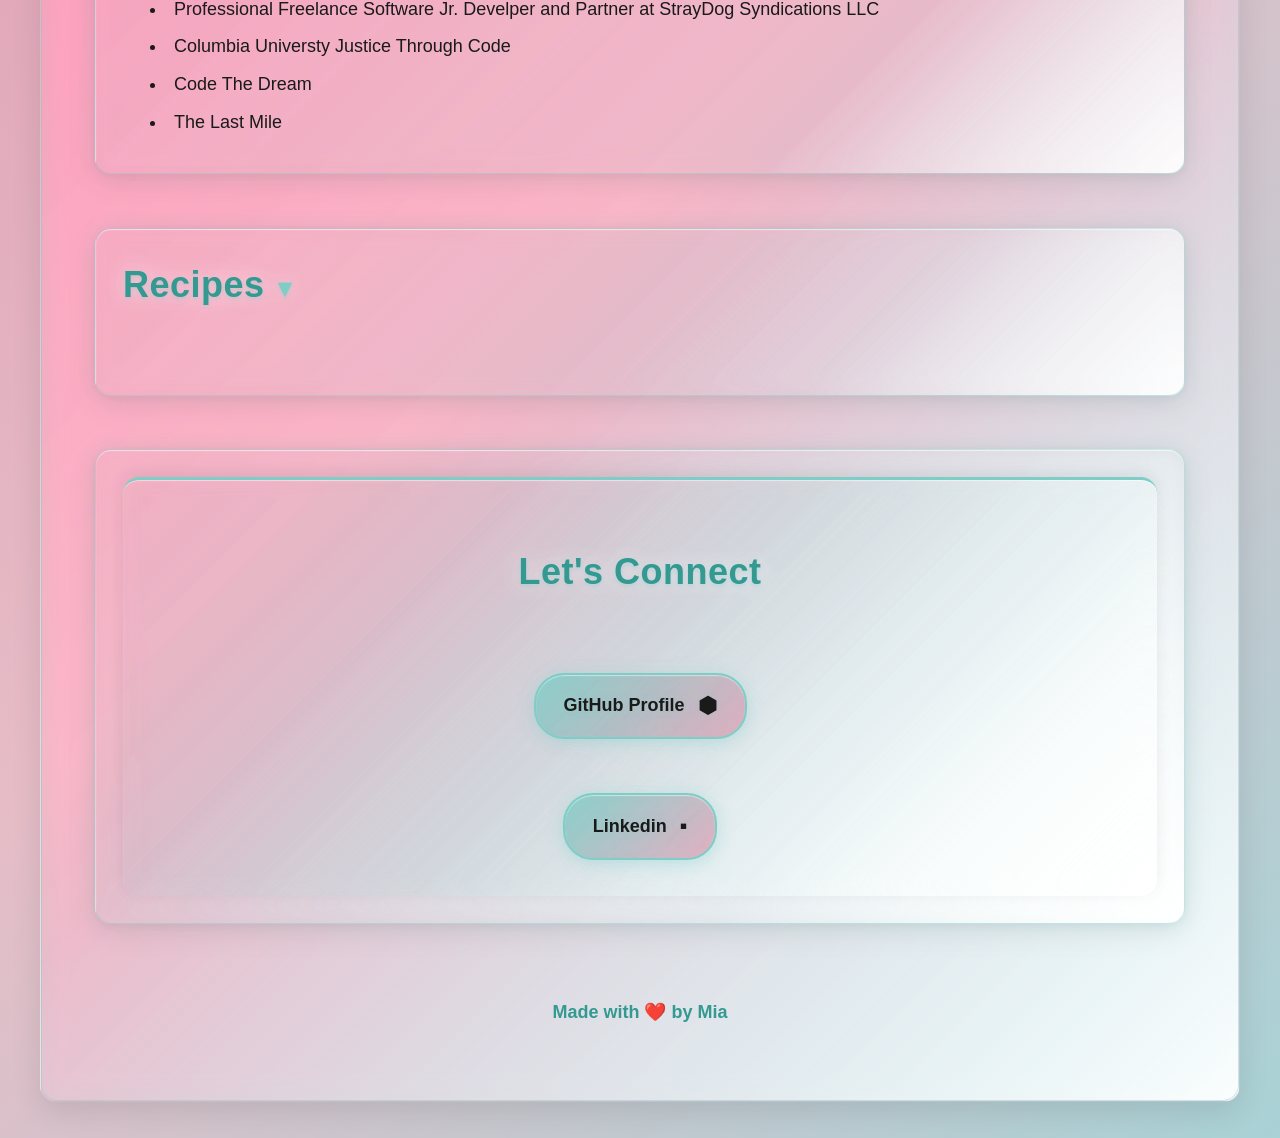
==== commit 54e829e8: "Refactor "Let's Connect" section to use footer for improved semantic structure" ====
--- a/index.html
+++ b/index.html
@@ -76,18 +76,17 @@
 
         <section id="letsConnect">
             <div class="letsConnect">
-                <a href="mailto:miapetross@gmail.com">
-                    <h2>Let's Connect</h2>
-                </a>
-                <a href="https://github.com/miasmith81" class="connectLink"><span>GitHub Profile</span></a>
-                <a href="https://www.linkedin.com/in/mia-petross" class="connectLink"><span>Linkedin</span></a>
+                <footer>
+                    <a href="mailto:miapetross@gmail.com">
+                        <h2>Let's Connect</h2>
+                    </a>
+                    <a href="https://github.com/miasmith81" class="connectLink"><span>GitHub Profile</span></a>
+                    <a href="https://www.linkedin.com/in/mia-petross" class="connectLink"><span>Linkedin</span></a>
+                </footer>
             </div>
         </section>
+        <p class="love">Made with ❤️ by Mia</p>
     </main>
-
-    <footer>
-        <p class="love">Made with ❤️ by Mia</p>
-    </footer>
 </body>
 
 </html>
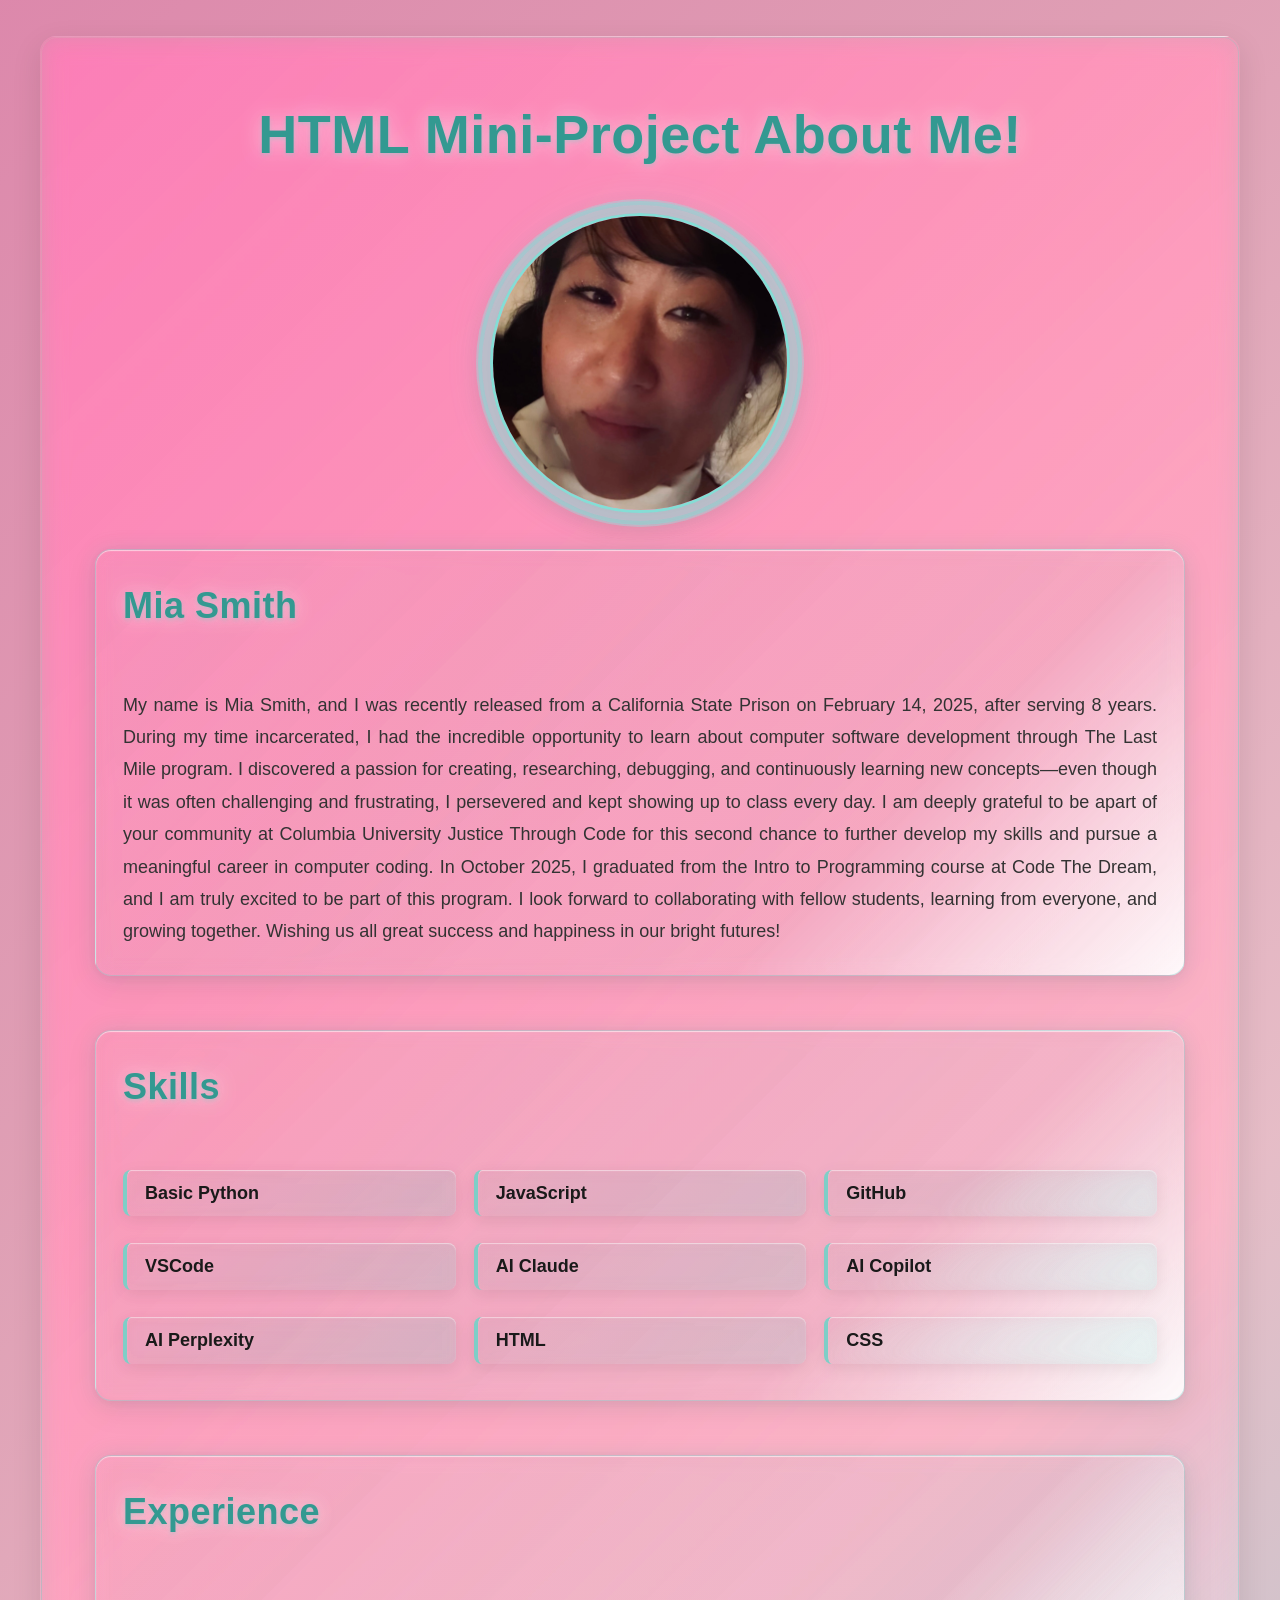
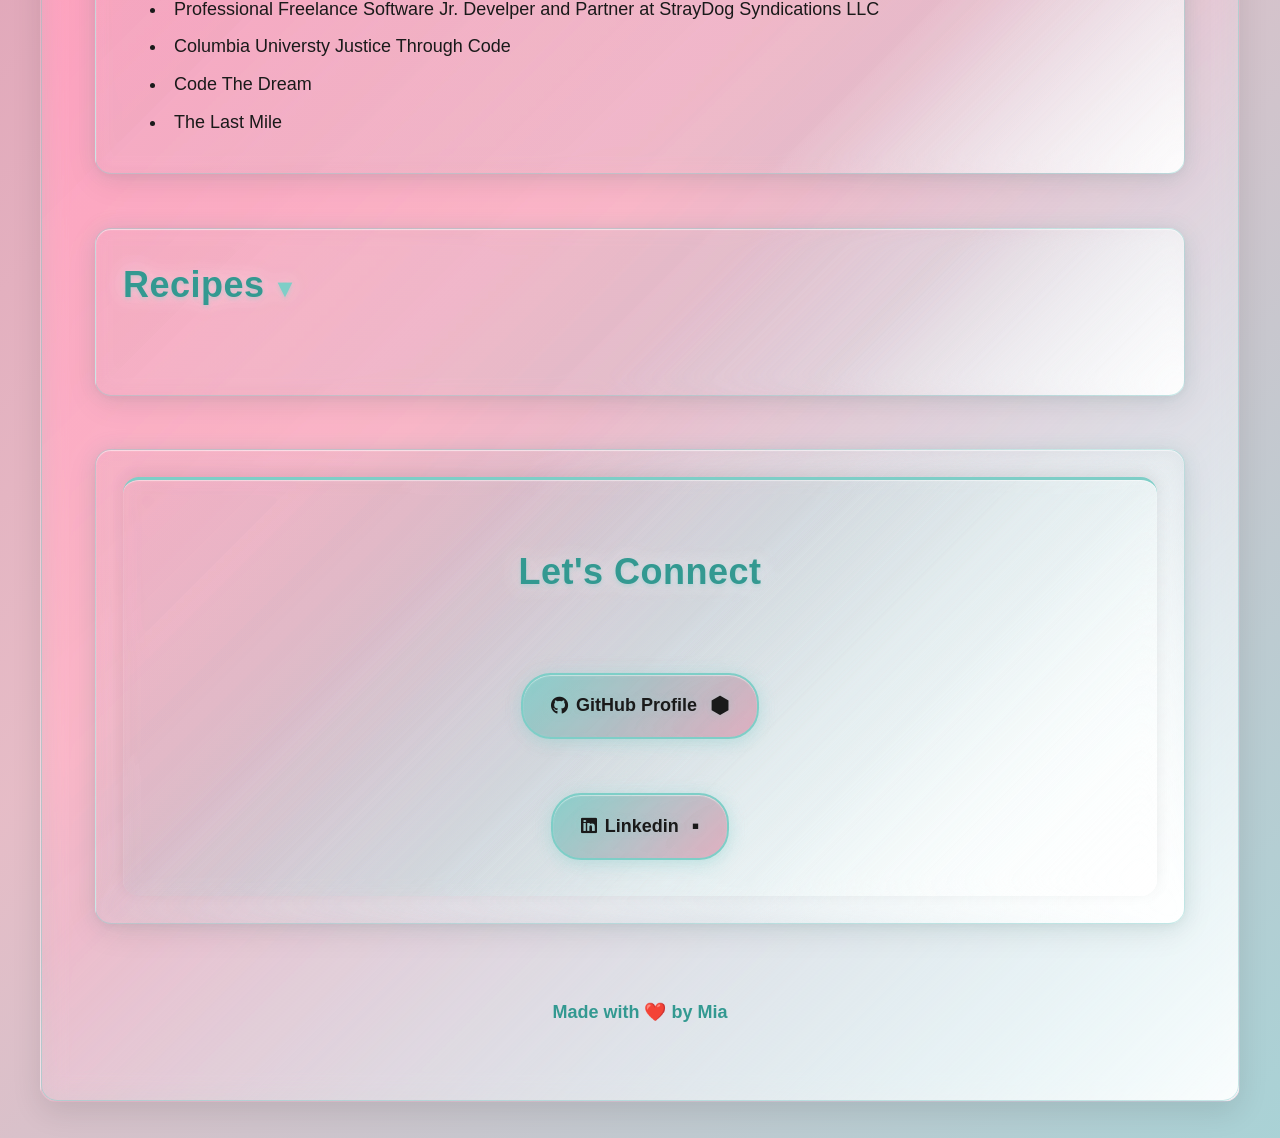
==== commit 7dff7748: "Add footer section for "Let's Connect" with improved semantic structure" ====
--- a/index.html
+++ b/index.html
@@ -5,6 +5,7 @@
     <meta charset="UTF-8">
     <meta name="viewport" content="width=device-width, initial-scale=1.0">
     <link rel="stylesheet" href="/css/styles.css">
+    <link rel="stylesheet" href="https://cdnjs.cloudflare.com/ajax/libs/font-awesome/6.5.1/css/all.min.css">
     <title>HTML Mini-Project About Me Page</title>
 </head>
 
@@ -80,8 +81,8 @@
                     <a href="mailto:miapetross@gmail.com">
                         <h2>Let's Connect</h2>
                     </a>
-                    <a href="https://github.com/miasmith81" class="connectLink"><span>GitHub Profile</span></a>
-                    <a href="https://www.linkedin.com/in/mia-petross" class="connectLink"><span>Linkedin</span></a>
+                    <a href="https://github.com/miasmith81" class="connectLink"><i class="fab fa-github"></i><span>GitHub Profile</span></a>
+                    <a href="https://www.linkedin.com/in/mia-petross" class="connectLink"><i class="fab fa-linkedin"></i><span>Linkedin</span></a>
                 </footer>
             </div>
         </section>
